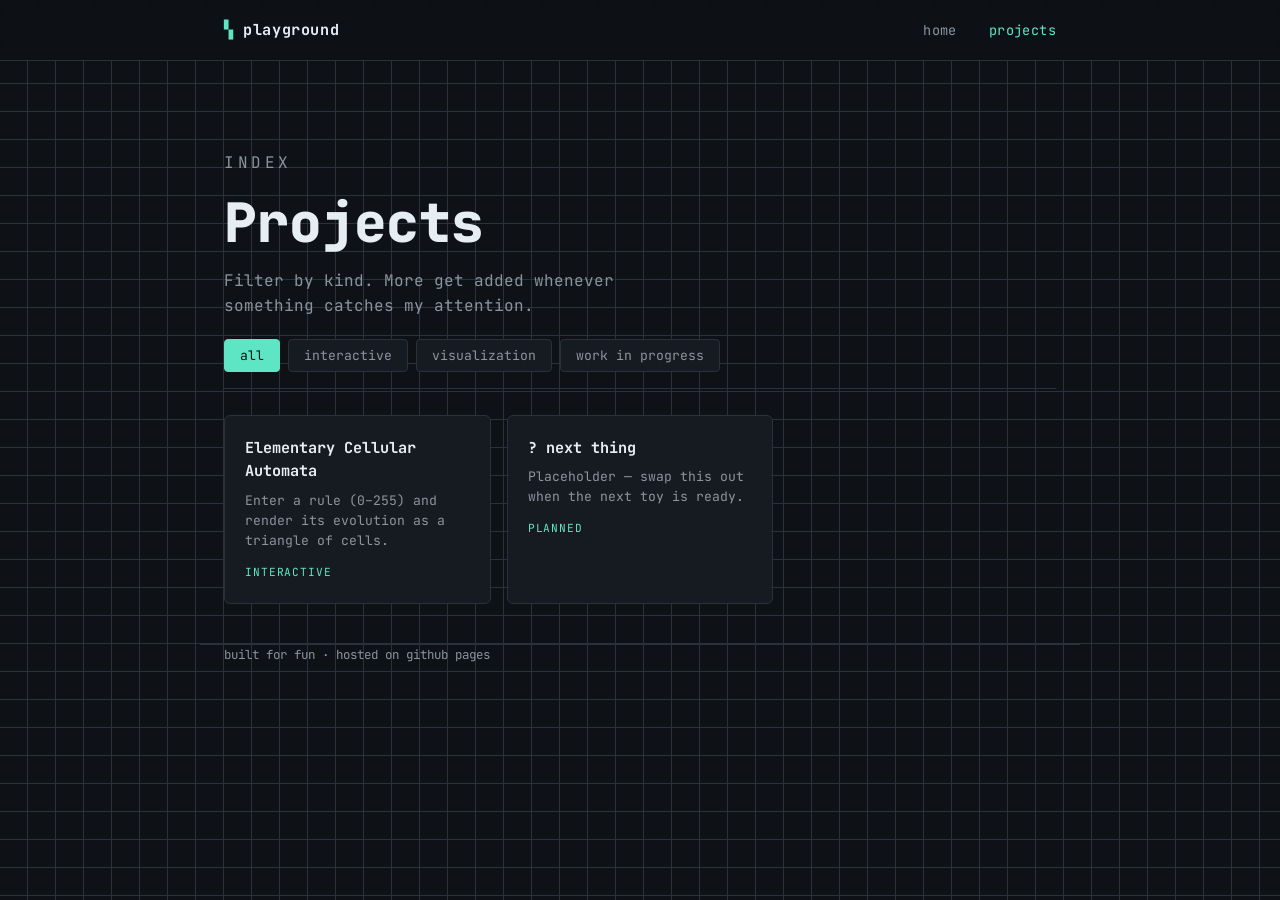
==== projects.html @ 519e6f73 "add folder structure and automata project in javascript" ====
<!DOCTYPE html>
<html lang="en">
<head>
<meta charset="UTF-8">
<meta name="viewport" content="width=device-width, initial-scale=1">
<title>projects · playground</title>
<link rel="preconnect" href="https://fonts.googleapis.com">
<link href="https://fonts.googleapis.com/css2?family=JetBrains+Mono:wght@400;700;800&display=swap" rel="stylesheet">
<link rel="stylesheet" href="css/style.css">
</head>
<body>
<header>
  <div class="wrap bar">
    <a href="index.html" class="brand">playground</a>
    <nav>
      <a href="index.html">home</a>
      <a href="projects.html" aria-current="page">projects</a>
    </nav>
  </div>
</header>

<main class="wrap">
  <section class="hero" style="padding-bottom:20px">
    <p class="eyebrow">index</p>
    <h1>Projects</h1>
    <p>Filter by kind. More get added whenever something catches my attention.</p>
  </section>

  <section style="padding-top:0">
    <div class="tabs" role="tablist">
      <button class="tab active" data-filter="all">all</button>
      <button class="tab" data-filter="interactive">interactive</button>
      <button class="tab" data-filter="viz">visualization</button>
      <button class="tab" data-filter="wip">work in progress</button>
    </div>

    <div class="grid" id="cards">
      <a class="card" href="projects/automata.html" data-kind="interactive viz">
        <h3>Elementary Cellular Automata</h3>
        <p>Enter a rule (0–255) and render its evolution as a triangle of cells.</p>
        <span class="tag">interactive</span>
      </a>
      <!-- duplicate this block for each new project:
      <a class="card" href="projects/NAME.html" data-kind="viz">
        <h3>Title</h3><p>One line.</p><span class="tag">visualization</span>
      </a>
      -->
      <div class="card" data-kind="wip" style="cursor:default">
        <h3>? next thing</h3>
        <p>Placeholder — swap this out when the next toy is ready.</p>
        <span class="tag">planned</span>
      </div>
    </div>
  </section>
</main>

<footer class="wrap">built for fun · hosted on github pages</footer>

<script>
  const tabs = document.querySelectorAll('.tab');
  const cards = document.querySelectorAll('#cards .card');
  tabs.forEach(t => t.addEventListener('click', () => {
    tabs.forEach(x => x.classList.remove('active'));
    t.classList.add('active');
    const f = t.dataset.filter;
    cards.forEach(c => {
      c.hidden = !(f === 'all' || (c.dataset.kind || '').split(' ').includes(f));
    });
  }));
</script>
</body>
</html>
---- css/style.css ----
/* ── tokens ─────────────────────────────────────────── */
:root {
  --bg:        #0e1116;
  --bg-cell:   #161b22;
  --ink:       #e6edf3;
  --ink-dim:   #8b949e;
  --line:      #2a313c;
  --live:      #5ee6c4;   /* live cell / accent */
  --live-glow: #5ee6c433;
  --warn:      #f0883e;
  --mono: "JetBrains Mono", "SF Mono", ui-monospace, "Cascadia Code", Menlo, Consolas, monospace;
}

* { box-sizing: border-box; margin: 0; padding: 0; }

html { scroll-behavior: smooth; }

body {
  background: var(--bg);
  color: var(--ink);
  font-family: var(--mono);
  line-height: 1.55;
  min-height: 100vh;
  /* faint cell grid in the backdrop */
  background-image:
    linear-gradient(var(--line) 1px, transparent 1px),
    linear-gradient(90deg, var(--line) 1px, transparent 1px);
  background-size: 28px 28px;
  background-position: -1px -1px;
}

.wrap { max-width: 880px; margin: 0 auto; padding: 0 24px; }

/* ── header / nav ───────────────────────────────────── */
header {
  border-bottom: 1px solid var(--line);
  background: rgba(14,17,22,.85);
  backdrop-filter: blur(6px);
  position: sticky; top: 0; z-index: 10;
}
.bar {
  display: flex; align-items: center; justify-content: space-between;
  height: 60px;
}
.brand {
  font-weight: 700; letter-spacing: .04em; color: var(--ink);
  text-decoration: none; font-size: .95rem;
}
.brand::before { content: "▚ "; color: var(--live); }
nav a {
  color: var(--ink-dim); text-decoration: none; margin-left: 22px;
  font-size: .85rem; letter-spacing: .03em; transition: color .15s;
}
nav a:hover, nav a[aria-current="page"] { color: var(--live); }

/* ── hero ───────────────────────────────────────────── */
.hero { padding: 72px 0 40px; }
.eyebrow {
  color: var(--ink-dim); font-size: .75rem; letter-spacing: .22em;
  text-transform: uppercase; margin-bottom: 18px;
}
.hero h1 {
  font-size: clamp(2rem, 6vw, 3.4rem); line-height: 1.05;
  font-weight: 800; letter-spacing: -.01em;
}
.hero h1 .live { color: var(--live); }
.hero p {
  color: var(--ink-dim); max-width: 46ch; margin-top: 18px; font-size: 1rem;
}

/* ── generic sections ───────────────────────────────── */
section { padding: 40px 0; }
h2 {
  font-size: 1.1rem; letter-spacing: .04em; margin-bottom: 20px;
  display: flex; align-items: baseline; gap: 12px;
}
h2::before {
  content: attr(data-n); color: var(--live); font-size: .8rem;
  border: 1px solid var(--line); padding: 2px 7px; border-radius: 3px;
}

/* ── project cards / tabs ───────────────────────────── */
.tabs {
  display: flex; gap: 8px; flex-wrap: wrap; margin-bottom: 26px;
  border-bottom: 1px solid var(--line); padding-bottom: 16px;
}
.tab {
  background: var(--bg-cell); border: 1px solid var(--line);
  color: var(--ink-dim); padding: 7px 15px; border-radius: 4px;
  font-family: var(--mono); font-size: .82rem; cursor: pointer;
  text-decoration: none; transition: all .15s;
}
.tab:hover { color: var(--ink); border-color: var(--live); }
.tab.active { color: var(--bg); background: var(--live); border-color: var(--live); }

.grid {
  display: grid; grid-template-columns: repeat(auto-fill, minmax(240px, 1fr));
  gap: 16px;
}
.card {
  background: var(--bg-cell); border: 1px solid var(--line);
  border-radius: 6px; padding: 20px; text-decoration: none; color: inherit;
  display: block; transition: border-color .15s, transform .15s;
}
.card:hover { border-color: var(--live); transform: translateY(-2px); }
.card h3 { font-size: .95rem; margin-bottom: 8px; }
.card p  { color: var(--ink-dim); font-size: .82rem; }
.card .tag {
  display: inline-block; margin-top: 12px; font-size: .7rem;
  color: var(--live); letter-spacing: .08em; text-transform: uppercase;
}
.card[hidden] { display: none; }

/* ── automata controls ──────────────────────────────── */
.controls {
  display: flex; gap: 18px; align-items: flex-end; flex-wrap: wrap;
  background: var(--bg-cell); border: 1px solid var(--line);
  border-radius: 6px; padding: 20px; margin-bottom: 24px;
}
.field { display: flex; flex-direction: column; gap: 6px; }
.field label {
  font-size: .72rem; letter-spacing: .1em; text-transform: uppercase;
  color: var(--ink-dim);
}
.field input[type=number] {
  background: var(--bg); border: 1px solid var(--line); color: var(--ink);
  font-family: var(--mono); font-size: 1.1rem; padding: 8px 12px;
  border-radius: 4px; width: 120px;
}
.field input:focus { outline: 2px solid var(--live); outline-offset: 1px; }
button.go {
  background: var(--live); color: var(--bg); border: none;
  font-family: var(--mono); font-weight: 700; font-size: .85rem;
  padding: 10px 20px; border-radius: 4px; cursor: pointer;
  letter-spacing: .04em;
}
button.go:hover { filter: brightness(1.08); }
.rulebits {
  display: flex; gap: 4px; align-items: flex-end;
}
.bit {
  font-size: .68rem; text-align: center; color: var(--ink-dim);
}
.bit b {
  display: block; width: 22px; height: 22px; line-height: 22px;
  border: 1px solid var(--line); border-radius: 3px; margin-bottom: 3px;
  color: var(--ink); font-weight: 700;
}
.bit b.on { background: var(--live); color: var(--bg); border-color: var(--live); }

canvas {
  width: 100%; height: auto; border: 1px solid var(--line);
  border-radius: 6px; background: #000; display: block; image-rendering: pixelated;
}
.readout { color: var(--ink-dim); font-size: .8rem; margin-top: 10px; }
.readout b { color: var(--live); }
.presets { margin-top: 14px; }
.presets span { color: var(--ink-dim); font-size: .78rem; margin-right: 8px; }
.presets a {
  color: var(--live); text-decoration: none; font-size: .78rem;
  border: 1px solid var(--line); padding: 2px 8px; border-radius: 3px;
  margin-right: 6px; display: inline-block; margin-bottom: 4px;
}
.presets a:hover { border-color: var(--live); }

/* ── footer ─────────────────────────────────────────── */
footer {
  border-top: 1px solid var(--line); margin-top: 40px; padding: 28px 0;
  color: var(--ink-dim); font-size: .78rem;
}

@media (prefers-reduced-motion: reduce) {
  html { scroll-behavior: auto; }
  .card { transition: none; }
}
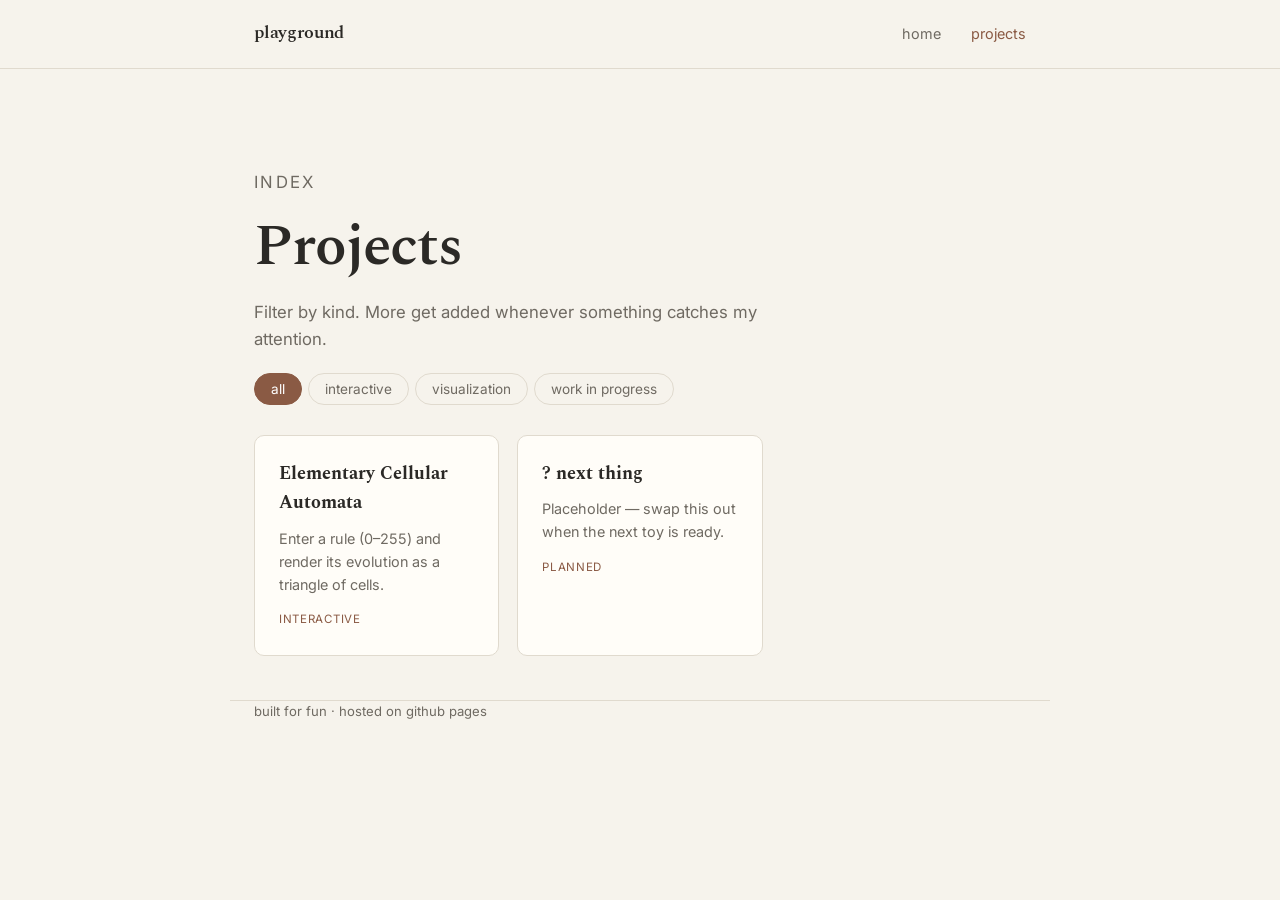
==== commit fa61c014: "switch theme" ====
--- a/projects.html
+++ b/projects.html
@@ -5,7 +5,7 @@
 <meta name="viewport" content="width=device-width, initial-scale=1">
 <title>projects · playground</title>
 <link rel="preconnect" href="https://fonts.googleapis.com">
-<link href="https://fonts.googleapis.com/css2?family=JetBrains+Mono:wght@400;700;800&display=swap" rel="stylesheet">
+<link href="https://fonts.googleapis.com/css2?family=Spectral:ital,wght@0,400;0,600;1,600&family=Inter:wght@400;500;600&display=swap" rel="stylesheet">
 <link rel="stylesheet" href="css/style.css">
 </head>
 <body>
--- a/css/style.css
+++ b/css/style.css
@@ -1,172 +1,159 @@
-/* ── tokens ─────────────────────────────────────────── */
+/* ── Paper theme ────────────────────────────────────── */
 :root {
-  --bg:        #0e1116;
-  --bg-cell:   #161b22;
-  --ink:       #e6edf3;
-  --ink-dim:   #8b949e;
-  --line:      #2a313c;
-  --live:      #5ee6c4;   /* live cell / accent */
-  --live-glow: #5ee6c433;
-  --warn:      #f0883e;
-  --mono: "JetBrains Mono", "SF Mono", ui-monospace, "Cascadia Code", Menlo, Consolas, monospace;
+  --bg:      #f6f3ec;   /* warm off-white */
+  --surface: #fffdf8;   /* card / raised */
+  --ink:     #2b2926;   /* near-black, warm */
+  --ink-dim: #6f6a62;   /* muted */
+  --line:    #e0dace;   /* hairline */
+  --accent:  #8a5a44;   /* clay */
+  --accent-soft: #8a5a4418;
+  --serif: "Spectral", Georgia, "Times New Roman", serif;
+  --sans:  "Inter", system-ui, -apple-system, Helvetica, Arial, sans-serif;
 }
 
 * { box-sizing: border-box; margin: 0; padding: 0; }
-
 html { scroll-behavior: smooth; }
 
 body {
   background: var(--bg);
   color: var(--ink);
-  font-family: var(--mono);
-  line-height: 1.55;
+  font-family: var(--sans);
+  line-height: 1.6;
   min-height: 100vh;
-  /* faint cell grid in the backdrop */
-  background-image:
-    linear-gradient(var(--line) 1px, transparent 1px),
-    linear-gradient(90deg, var(--line) 1px, transparent 1px);
-  background-size: 28px 28px;
-  background-position: -1px -1px;
+  font-size: 16px;
 }
 
-.wrap { max-width: 880px; margin: 0 auto; padding: 0 24px; }
+.wrap { max-width: 820px; margin: 0 auto; padding: 0 24px; }
 
 /* ── header / nav ───────────────────────────────────── */
-header {
-  border-bottom: 1px solid var(--line);
-  background: rgba(14,17,22,.85);
-  backdrop-filter: blur(6px);
-  position: sticky; top: 0; z-index: 10;
-}
+header { border-bottom: 1px solid var(--line); background: var(--bg); }
 .bar {
   display: flex; align-items: center; justify-content: space-between;
-  height: 60px;
+  height: 68px;
 }
 .brand {
-  font-weight: 700; letter-spacing: .04em; color: var(--ink);
-  text-decoration: none; font-size: .95rem;
+  font-family: var(--serif); font-weight: 600; font-size: 1.15rem;
+  color: var(--ink); text-decoration: none; letter-spacing: -.01em;
 }
-.brand::before { content: "▚ "; color: var(--live); }
 nav a {
-  color: var(--ink-dim); text-decoration: none; margin-left: 22px;
-  font-size: .85rem; letter-spacing: .03em; transition: color .15s;
+  color: var(--ink-dim); text-decoration: none; margin-left: 26px;
+  font-size: .9rem; transition: color .15s;
 }
-nav a:hover, nav a[aria-current="page"] { color: var(--live); }
+nav a:hover, nav a[aria-current="page"] { color: var(--accent); }
 
 /* ── hero ───────────────────────────────────────────── */
-.hero { padding: 72px 0 40px; }
+.hero { padding: 80px 0 44px; }
 .eyebrow {
-  color: var(--ink-dim); font-size: .75rem; letter-spacing: .22em;
-  text-transform: uppercase; margin-bottom: 18px;
+  color: var(--accent); font-size: .78rem; letter-spacing: .14em;
+  text-transform: uppercase; margin-bottom: 20px;
 }
 .hero h1 {
-  font-size: clamp(2rem, 6vw, 3.4rem); line-height: 1.05;
-  font-weight: 800; letter-spacing: -.01em;
+  font-family: var(--serif); font-weight: 600;
+  font-size: clamp(2.2rem, 6vw, 3.6rem); line-height: 1.1;
+  letter-spacing: -.02em;
 }
-.hero h1 .live { color: var(--live); }
+.hero h1 .live { color: var(--accent); font-style: italic; }
 .hero p {
-  color: var(--ink-dim); max-width: 46ch; margin-top: 18px; font-size: 1rem;
+  color: var(--ink-dim); max-width: 52ch; margin-top: 20px;
+  font-size: 1.05rem;
 }
 
-/* ── generic sections ───────────────────────────────── */
-section { padding: 40px 0; }
+/* ── sections ───────────────────────────────────────── */
+section { padding: 44px 0; }
 h2 {
-  font-size: 1.1rem; letter-spacing: .04em; margin-bottom: 20px;
-  display: flex; align-items: baseline; gap: 12px;
+  font-family: var(--serif); font-weight: 600; font-size: 1.5rem;
+  margin-bottom: 24px; letter-spacing: -.01em;
 }
-h2::before {
-  content: attr(data-n); color: var(--live); font-size: .8rem;
-  border: 1px solid var(--line); padding: 2px 7px; border-radius: 3px;
-}
+h2::before { content: none; }
 
-/* ── project cards / tabs ───────────────────────────── */
+/* ── cards / tabs ───────────────────────────────────── */
 .tabs {
-  display: flex; gap: 8px; flex-wrap: wrap; margin-bottom: 26px;
-  border-bottom: 1px solid var(--line); padding-bottom: 16px;
+  display: flex; gap: 6px; flex-wrap: wrap; margin-bottom: 30px;
 }
 .tab {
-  background: var(--bg-cell); border: 1px solid var(--line);
-  color: var(--ink-dim); padding: 7px 15px; border-radius: 4px;
-  font-family: var(--mono); font-size: .82rem; cursor: pointer;
-  text-decoration: none; transition: all .15s;
+  background: transparent; border: 1px solid var(--line);
+  color: var(--ink-dim); padding: 7px 16px; border-radius: 100px;
+  font-family: var(--sans); font-size: .85rem; cursor: pointer;
+  transition: all .15s; text-decoration: none;
 }
-.tab:hover { color: var(--ink); border-color: var(--live); }
-.tab.active { color: var(--bg); background: var(--live); border-color: var(--live); }
+.tab:hover { border-color: var(--accent); color: var(--ink); }
+.tab.active {
+  background: var(--accent); border-color: var(--accent); color: #fff;
+}
 
 .grid {
   display: grid; grid-template-columns: repeat(auto-fill, minmax(240px, 1fr));
-  gap: 16px;
+  gap: 18px;
 }
 .card {
-  background: var(--bg-cell); border: 1px solid var(--line);
-  border-radius: 6px; padding: 20px; text-decoration: none; color: inherit;
-  display: block; transition: border-color .15s, transform .15s;
+  background: var(--surface); border: 1px solid var(--line);
+  border-radius: 10px; padding: 24px; text-decoration: none;
+  color: inherit; display: block; transition: border-color .15s, box-shadow .15s;
 }
-.card:hover { border-color: var(--live); transform: translateY(-2px); }
-.card h3 { font-size: .95rem; margin-bottom: 8px; }
-.card p  { color: var(--ink-dim); font-size: .82rem; }
+.card:hover {
+  border-color: var(--accent);
+  box-shadow: 0 6px 20px rgba(43,41,38,.06);
+}
+.card h3 { font-family: var(--serif); font-size: 1.15rem; margin-bottom: 8px; }
+.card p  { color: var(--ink-dim); font-size: .9rem; }
 .card .tag {
-  display: inline-block; margin-top: 12px; font-size: .7rem;
-  color: var(--live); letter-spacing: .08em; text-transform: uppercase;
+  display: inline-block; margin-top: 14px; font-size: .72rem;
+  color: var(--accent); letter-spacing: .06em; text-transform: uppercase;
 }
 .card[hidden] { display: none; }
 
 /* ── automata controls ──────────────────────────────── */
 .controls {
-  display: flex; gap: 18px; align-items: flex-end; flex-wrap: wrap;
-  background: var(--bg-cell); border: 1px solid var(--line);
-  border-radius: 6px; padding: 20px; margin-bottom: 24px;
+  display: flex; gap: 20px; align-items: flex-end; flex-wrap: wrap;
+  background: var(--surface); border: 1px solid var(--line);
+  border-radius: 10px; padding: 22px; margin-bottom: 26px;
 }
-.field { display: flex; flex-direction: column; gap: 6px; }
+.field { display: flex; flex-direction: column; gap: 7px; }
 .field label {
-  font-size: .72rem; letter-spacing: .1em; text-transform: uppercase;
+  font-size: .74rem; letter-spacing: .08em; text-transform: uppercase;
   color: var(--ink-dim);
 }
 .field input[type=number] {
   background: var(--bg); border: 1px solid var(--line); color: var(--ink);
-  font-family: var(--mono); font-size: 1.1rem; padding: 8px 12px;
-  border-radius: 4px; width: 120px;
+  font-family: var(--serif); font-size: 1.2rem; padding: 9px 13px;
+  border-radius: 6px; width: 120px;
 }
-.field input:focus { outline: 2px solid var(--live); outline-offset: 1px; }
+.field input:focus { outline: 2px solid var(--accent); outline-offset: 1px; }
 button.go {
-  background: var(--live); color: var(--bg); border: none;
-  font-family: var(--mono); font-weight: 700; font-size: .85rem;
-  padding: 10px 20px; border-radius: 4px; cursor: pointer;
-  letter-spacing: .04em;
+  background: var(--accent); color: #fff; border: none;
+  font-family: var(--sans); font-weight: 600; font-size: .9rem;
+  padding: 11px 22px; border-radius: 6px; cursor: pointer;
 }
-button.go:hover { filter: brightness(1.08); }
-.rulebits {
-  display: flex; gap: 4px; align-items: flex-end;
+button.go:hover { filter: brightness(1.06); }
+.rulebits { display: flex; gap: 5px; align-items: flex-end; }
+.bit { font-size: .68rem; text-align: center; color: var(--ink-dim); }
+.bit b {
+  display: block; width: 24px; height: 24px; line-height: 24px;
+  border: 1px solid var(--line); border-radius: 4px; margin-bottom: 4px;
+  color: var(--ink); font-weight: 600; background: var(--bg);
 }
-.bit {
-  font-size: .68rem; text-align: center; color: var(--ink-dim);
-}
-.bit b {
-  display: block; width: 22px; height: 22px; line-height: 22px;
-  border: 1px solid var(--line); border-radius: 3px; margin-bottom: 3px;
-  color: var(--ink); font-weight: 700;
-}
-.bit b.on { background: var(--live); color: var(--bg); border-color: var(--live); }
+.bit b.on { background: var(--accent); color: #fff; border-color: var(--accent); }
 
 canvas {
   width: 100%; height: auto; border: 1px solid var(--line);
-  border-radius: 6px; background: #000; display: block; image-rendering: pixelated;
+  border-radius: 10px; background: var(--surface); display: block;
+  image-rendering: pixelated;
 }
-.readout { color: var(--ink-dim); font-size: .8rem; margin-top: 10px; }
-.readout b { color: var(--live); }
-.presets { margin-top: 14px; }
-.presets span { color: var(--ink-dim); font-size: .78rem; margin-right: 8px; }
+.readout { color: var(--ink-dim); font-size: .85rem; margin-top: 12px; }
+.readout b { color: var(--accent); font-weight: 600; }
+.presets { margin-top: 16px; }
+.presets span { color: var(--ink-dim); font-size: .82rem; margin-right: 10px; }
 .presets a {
-  color: var(--live); text-decoration: none; font-size: .78rem;
-  border: 1px solid var(--line); padding: 2px 8px; border-radius: 3px;
-  margin-right: 6px; display: inline-block; margin-bottom: 4px;
+  color: var(--accent); text-decoration: none; font-size: .82rem;
+  border: 1px solid var(--line); padding: 3px 10px; border-radius: 100px;
+  margin-right: 6px; display: inline-block; margin-bottom: 5px;
 }
-.presets a:hover { border-color: var(--live); }
+.presets a:hover { border-color: var(--accent); background: var(--accent-soft); }
 
 /* ── footer ─────────────────────────────────────────── */
 footer {
-  border-top: 1px solid var(--line); margin-top: 40px; padding: 28px 0;
-  color: var(--ink-dim); font-size: .78rem;
+  border-top: 1px solid var(--line); margin-top: 44px; padding: 30px 0;
+  color: var(--ink-dim); font-size: .82rem;
 }
 
 @media (prefers-reduced-motion: reduce) {
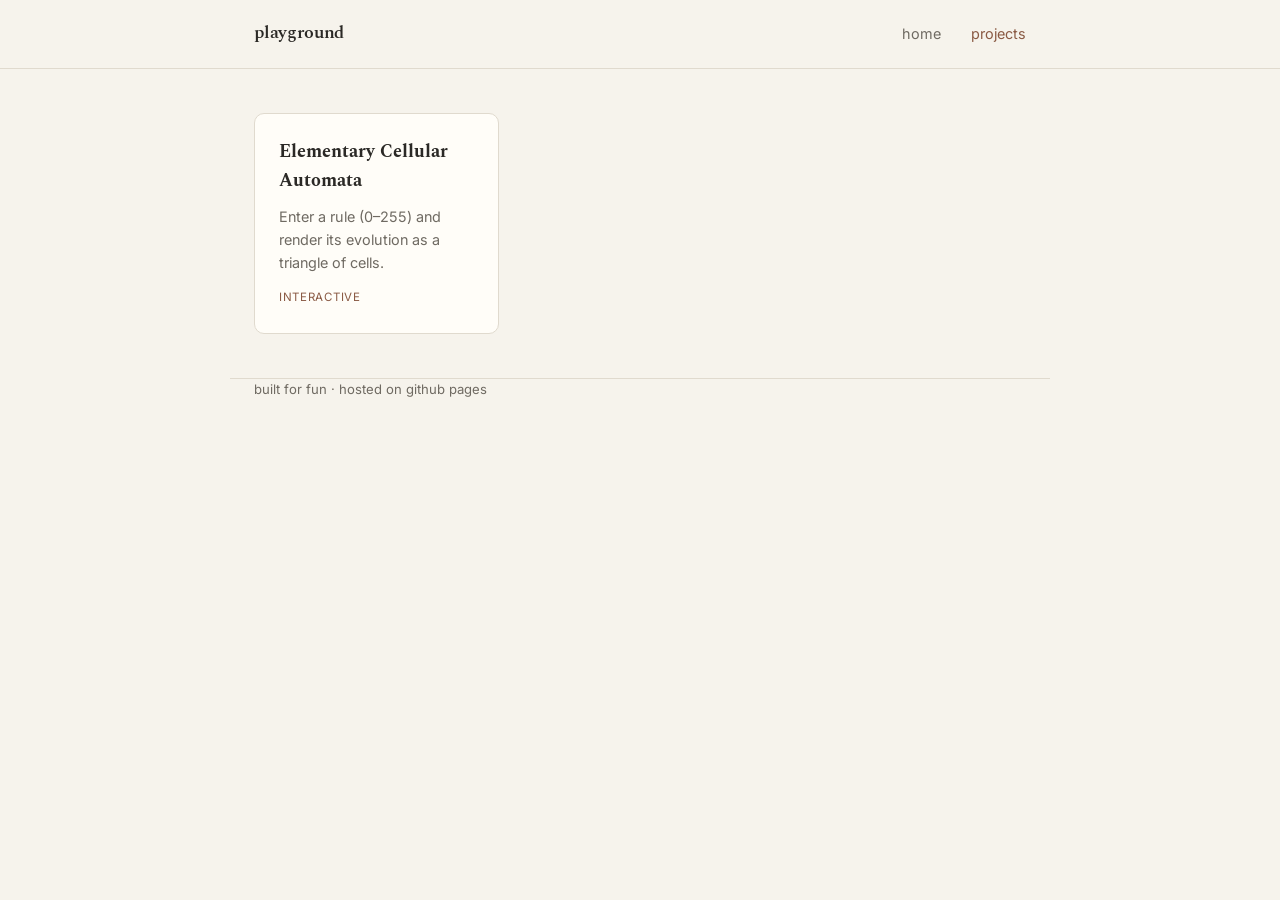
==== commit 4c9ad44c: "simplify" ====
--- a/projects.html
+++ b/projects.html
@@ -20,53 +20,17 @@
 </header>
 
 <main class="wrap">
-  <section class="hero" style="padding-bottom:20px">
-    <p class="eyebrow">index</p>
-    <h1>Projects</h1>
-    <p>Filter by kind. More get added whenever something catches my attention.</p>
-  </section>
-
-  <section style="padding-top:0">
-    <div class="tabs" role="tablist">
-      <button class="tab active" data-filter="all">all</button>
-      <button class="tab" data-filter="interactive">interactive</button>
-      <button class="tab" data-filter="viz">visualization</button>
-      <button class="tab" data-filter="wip">work in progress</button>
-    </div>
-
+  <section>
     <div class="grid" id="cards">
-      <a class="card" href="projects/automata.html" data-kind="interactive viz">
+      <a class="card" href="projects/automata.html">
         <h3>Elementary Cellular Automata</h3>
         <p>Enter a rule (0–255) and render its evolution as a triangle of cells.</p>
         <span class="tag">interactive</span>
       </a>
-      <!-- duplicate this block for each new project:
-      <a class="card" href="projects/NAME.html" data-kind="viz">
-        <h3>Title</h3><p>One line.</p><span class="tag">visualization</span>
-      </a>
-      -->
-      <div class="card" data-kind="wip" style="cursor:default">
-        <h3>? next thing</h3>
-        <p>Placeholder — swap this out when the next toy is ready.</p>
-        <span class="tag">planned</span>
-      </div>
     </div>
   </section>
 </main>
 
 <footer class="wrap">built for fun · hosted on github pages</footer>
-
-<script>
-  const tabs = document.querySelectorAll('.tab');
-  const cards = document.querySelectorAll('#cards .card');
-  tabs.forEach(t => t.addEventListener('click', () => {
-    tabs.forEach(x => x.classList.remove('active'));
-    t.classList.add('active');
-    const f = t.dataset.filter;
-    cards.forEach(c => {
-      c.hidden = !(f === 'all' || (c.dataset.kind || '').split(' ').includes(f));
-    });
-  }));
-</script>
 </body>
 </html>
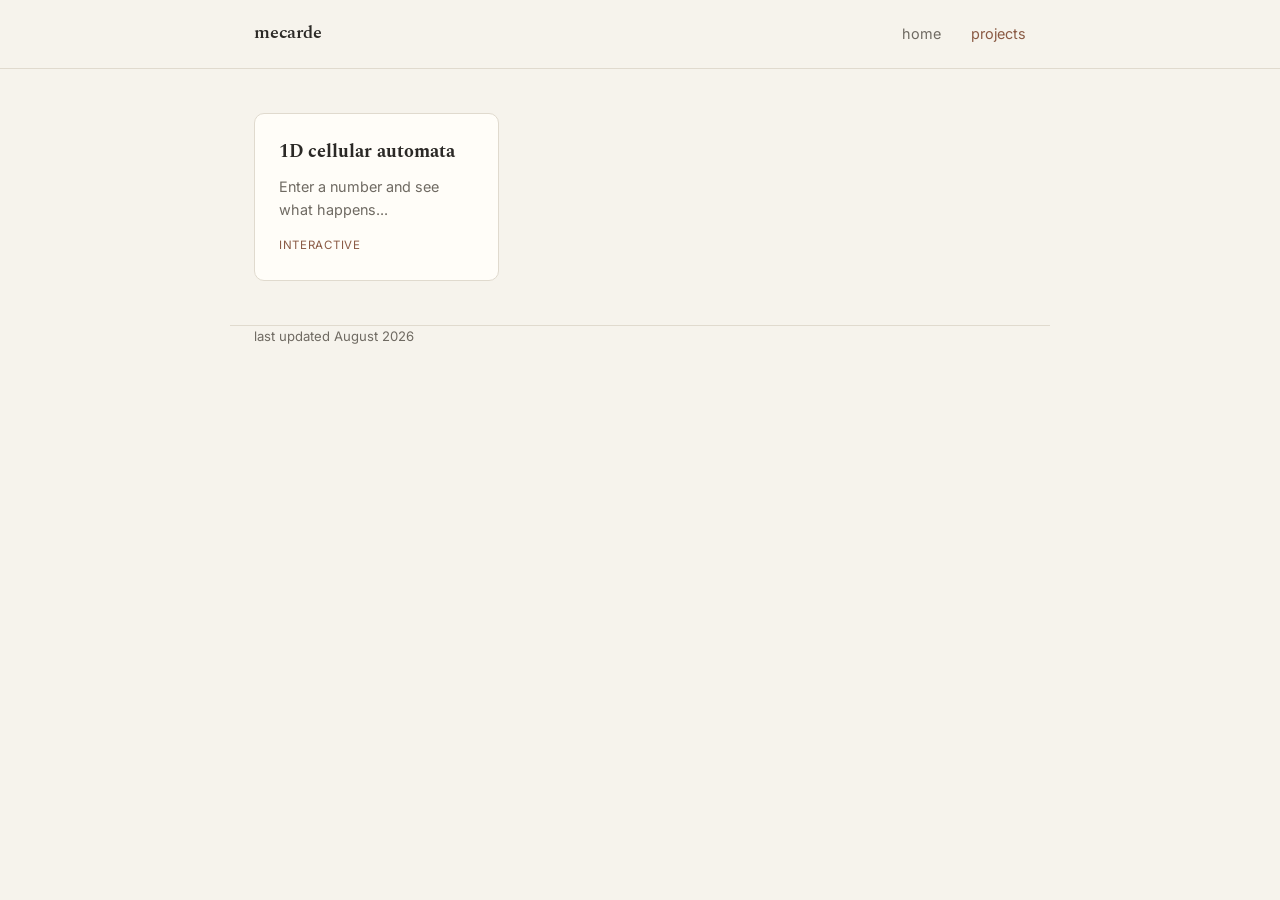
==== commit 4e90f83e: "update projects" ====
--- a/projects.html
+++ b/projects.html
@@ -3,7 +3,7 @@
 <head>
 <meta charset="UTF-8">
 <meta name="viewport" content="width=device-width, initial-scale=1">
-<title>projects · playground</title>
+<title>projects · mecarde</title>
 <link rel="preconnect" href="https://fonts.googleapis.com">
 <link href="https://fonts.googleapis.com/css2?family=Spectral:ital,wght@0,400;0,600;1,600&family=Inter:wght@400;500;600&display=swap" rel="stylesheet">
 <link rel="stylesheet" href="css/style.css">
@@ -11,7 +11,7 @@
 <body>
 <header>
   <div class="wrap bar">
-    <a href="index.html" class="brand">playground</a>
+    <a href="index.html" class="brand">mecarde</a>
     <nav>
       <a href="index.html">home</a>
       <a href="projects.html" aria-current="page">projects</a>
@@ -23,14 +23,14 @@
   <section>
     <div class="grid" id="cards">
       <a class="card" href="projects/automata.html">
-        <h3>Elementary Cellular Automata</h3>
-        <p>Enter a rule (0–255) and render its evolution as a triangle of cells.</p>
+        <h3> 1D cellular automata</h3>
+        <p>Enter a number and see what happens...</p>
         <span class="tag">interactive</span>
       </a>
     </div>
   </section>
 </main>
 
-<footer class="wrap">built for fun · hosted on github pages</footer>
+<footer class="wrap"> last updated August 2026 </footer>
 </body>
 </html>
--- a/css/style.css
+++ b/css/style.css
@@ -118,7 +118,12 @@
   font-family: var(--serif); font-size: 1.2rem; padding: 9px 13px;
   border-radius: 6px; width: 120px;
 }
-.field input:focus { outline: 2px solid var(--accent); outline-offset: 1px; }
+.field select {
+  background: var(--bg); border: 1px solid var(--line); color: var(--ink);
+  font-family: var(--sans); font-size: .9rem; padding: 9px 13px;
+  border-radius: 6px;
+}
+.field input:focus, .field select:focus { outline: 2px solid var(--accent); outline-offset: 1px; }
 button.go {
   background: var(--accent); color: #fff; border: none;
   font-family: var(--sans); font-weight: 600; font-size: .9rem;
@@ -150,6 +155,25 @@
 }
 .presets a:hover { border-color: var(--accent); background: var(--accent-soft); }
 
+/* ── photo grid ─────────────────────────────────────── */
+.photo-grid {
+  display: grid; grid-template-columns: repeat(4, 1fr); gap: 10px;
+  padding: 24px 0;
+}
+.photo-grid a {
+  display: block; aspect-ratio: 1 / 1; overflow: hidden;
+  border-radius: 8px; border: 1px solid var(--line);
+}
+.photo-grid img {
+  width: 100%; height: 100%; object-fit: cover; display: block;
+  transition: transform .2s;
+}
+.photo-grid a:hover img { transform: scale(1.05); }
+
+@media (max-width: 640px) {
+  .photo-grid { grid-template-columns: repeat(2, 1fr); }
+}
+
 /* ── footer ─────────────────────────────────────────── */
 footer {
   border-top: 1px solid var(--line); margin-top: 44px; padding: 30px 0;
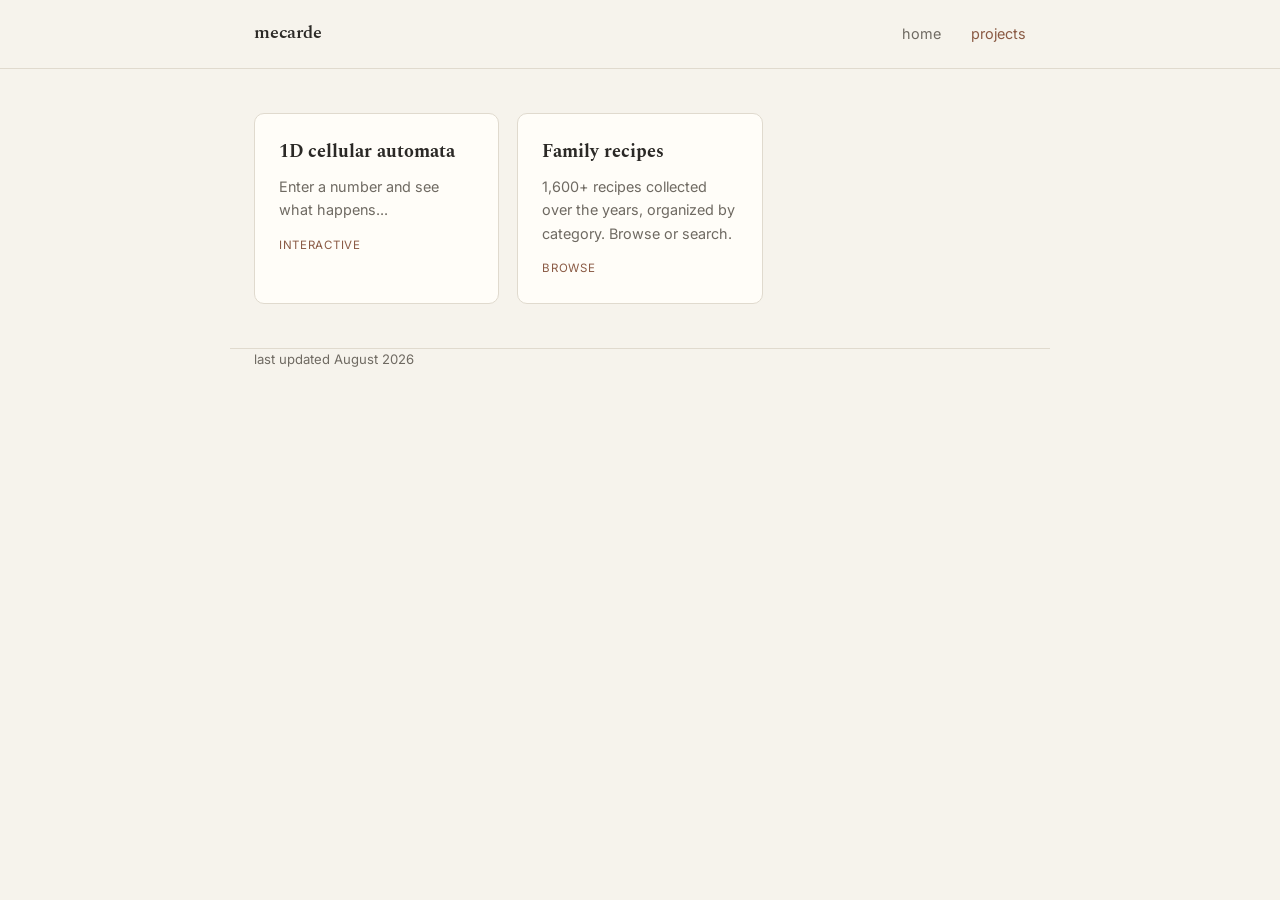
==== commit 0299cd3e: "recipe page" ====
--- a/projects.html
+++ b/projects.html
@@ -27,6 +27,11 @@
         <p>Enter a number and see what happens...</p>
         <span class="tag">interactive</span>
       </a>
+      <a class="card" href="projects/recipes.html">
+        <h3>Family recipes</h3>
+        <p>1,600+ recipes collected over the years, organized by category. Browse or search.</p>
+        <span class="tag">browse</span>
+      </a>
     </div>
   </section>
 </main>
--- a/css/style.css
+++ b/css/style.css
@@ -115,13 +115,13 @@
 }
 .field input[type=number] {
   background: var(--bg); border: 1px solid var(--line); color: var(--ink);
-  font-family: var(--serif); font-size: 1.2rem; padding: 9px 13px;
-  border-radius: 6px; width: 120px;
+  font-family: var(--serif); font-size: 1.2rem; padding: 0 13px;
+  border-radius: 6px; width: 120px; height: 42px;
 }
 .field select {
-  background: var(--bg); border: 1px solid var(--line); color: var(--ink);
-  font-family: var(--sans); font-size: .9rem; padding: 9px 13px;
-  border-radius: 6px;
+  background: var(--accent); border: 1px solid var(--accent); color: #fff;
+  font-family: var(--sans); font-weight: 600; font-size: .9rem; padding: 0 13px;
+  border-radius: 6px; height: 42px; cursor: pointer;
 }
 .field input:focus, .field select:focus { outline: 2px solid var(--accent); outline-offset: 1px; }
 button.go {
@@ -155,6 +155,17 @@
 }
 .presets a:hover { border-color: var(--accent); background: var(--accent-soft); }
 
+/* ── nature specimens ──────────────────────────────── */
+.specimens { display: flex; gap: 24px; flex-wrap: wrap; margin-top: 24px; }
+.specimens figure { flex: 1 1 240px; max-width: 320px; }
+.specimens img {
+  width: 100%; height: auto; display: block;
+  border: 1px solid var(--line); border-radius: 8px;
+}
+.specimens figcaption {
+  font-size: .65rem; line-height: 1.4; color: var(--ink-dim); margin-top: 6px;
+}
+
 /* ── photo grid ─────────────────────────────────────── */
 .photo-grid {
   display: grid; grid-template-columns: repeat(4, 1fr); gap: 10px;
@@ -174,6 +185,38 @@
   .photo-grid { grid-template-columns: repeat(2, 1fr); }
 }
 
+/* ── recipe browser ─────────────────────────────────── */
+.recipe-controls {
+  display: flex; gap: 12px; flex-wrap: wrap; margin-bottom: 30px;
+  position: sticky; top: 0; background: var(--bg); padding: 14px 0; z-index: 1;
+}
+.recipe-controls input[type=search], .recipe-controls select {
+  background: var(--surface); border: 1px solid var(--line); color: var(--ink);
+  font-family: var(--sans); font-size: .9rem; padding: 9px 13px; border-radius: 6px;
+}
+.recipe-controls input[type=search] { flex: 1 1 240px; }
+.recipe-count { color: var(--ink-dim); font-size: .82rem; margin-bottom: 20px; }
+.recipe-group { margin-bottom: 36px; }
+.recipe-group h3 {
+  font-family: var(--serif); font-weight: 600; font-size: 1.2rem;
+  border-bottom: 1px solid var(--line); padding-bottom: 8px; margin-bottom: 12px;
+}
+.recipe-group h4 {
+  font-family: var(--sans); font-size: .74rem; letter-spacing: .08em;
+  text-transform: uppercase; color: var(--accent); margin: 18px 0 8px;
+}
+.recipe-items {
+  list-style: none; display: grid;
+  grid-template-columns: repeat(auto-fill, minmax(260px, 1fr)); gap: 2px 20px;
+}
+.recipe-items li { border-bottom: 1px solid var(--line); padding: 7px 0; font-size: .9rem; }
+.recipe-items a { color: var(--ink); text-decoration: none; }
+.recipe-items a:hover { color: var(--accent); }
+.recipe-items .ext {
+  color: var(--ink-dim); font-size: .68rem; margin-left: 6px; text-transform: uppercase;
+}
+.recipe-group[hidden], .recipe-items li[hidden] { display: none; }
+
 /* ── footer ─────────────────────────────────────────── */
 footer {
   border-top: 1px solid var(--line); margin-top: 44px; padding: 30px 0;
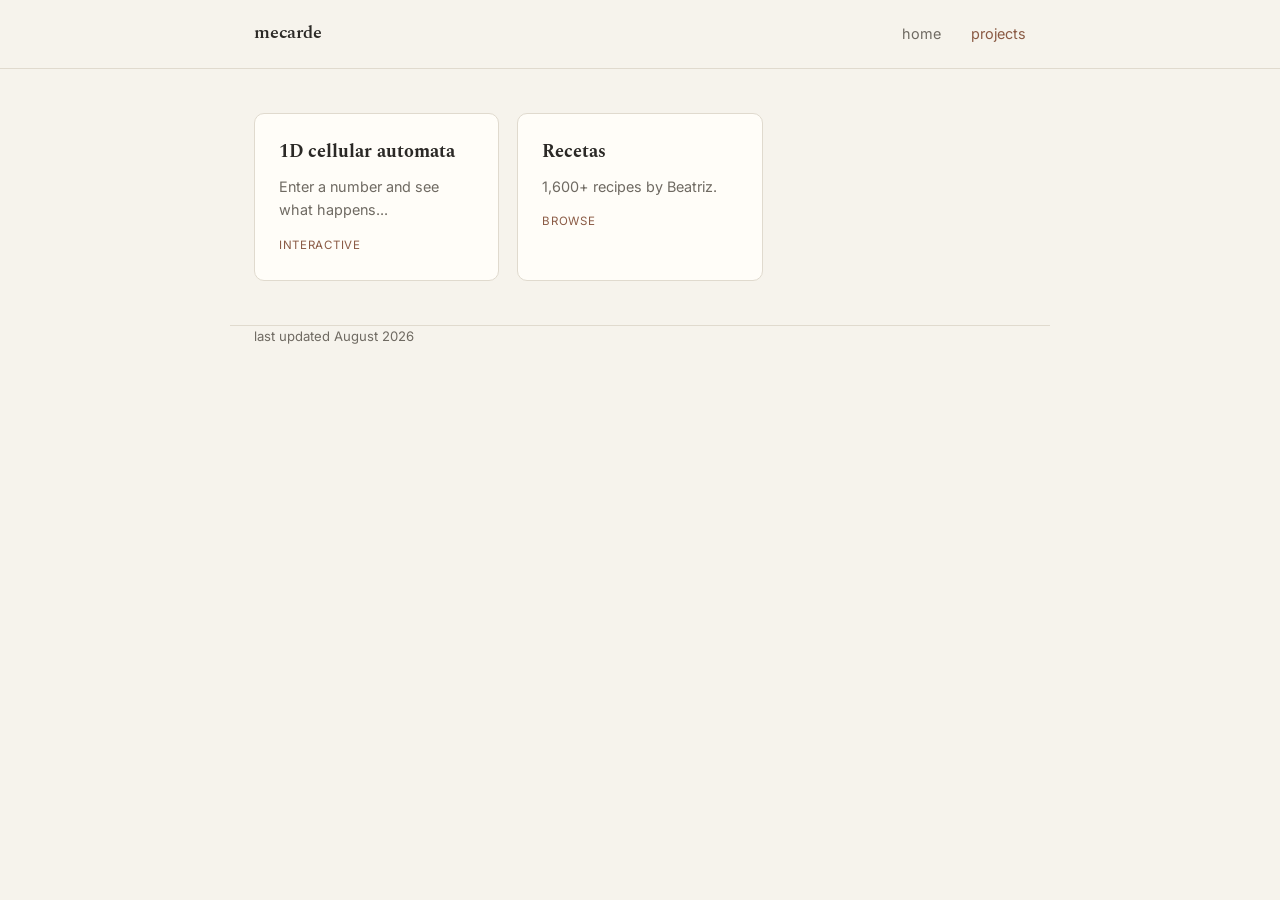
==== commit 9af89a1c: "wording" ====
--- a/projects.html
+++ b/projects.html
@@ -28,8 +28,8 @@
         <span class="tag">interactive</span>
       </a>
       <a class="card" href="projects/recipes.html">
-        <h3>Family recipes</h3>
-        <p>1,600+ recipes collected over the years, organized by category. Browse or search.</p>
+        <h3>Recetas</h3>
+        <p>1,600+ recipes by Beatriz.</p>
         <span class="tag">browse</span>
       </a>
     </div>
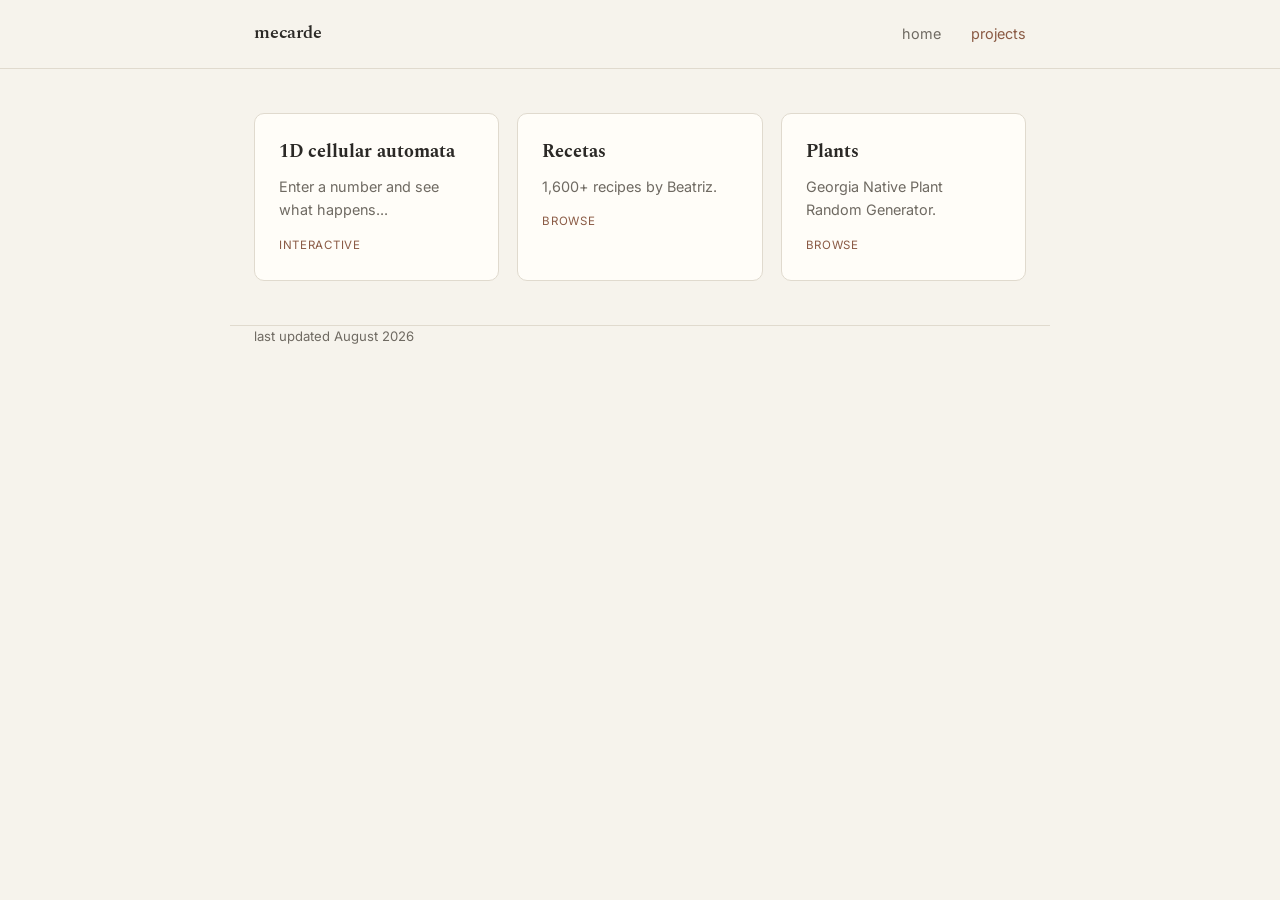
==== commit ee09c7d7: "plants" ====
--- a/projects.html
+++ b/projects.html
@@ -32,6 +32,11 @@
         <p>1,600+ recipes by Beatriz.</p>
         <span class="tag">browse</span>
       </a>
+      <a class="card" href="projects/plants.html">
+        <h3>Plants</h3>
+        <p>Georgia Native Plant Random Generator.</p>
+        <span class="tag">browse</span>
+      </a>
     </div>
   </section>
 </main>
--- a/css/style.css
+++ b/css/style.css
@@ -217,6 +217,25 @@
 }
 .recipe-group[hidden], .recipe-items li[hidden] { display: none; }
 
+/* ── plant generator ────────────────────────────────── */
+.plant-card {
+  margin-top: 26px; background: var(--surface); border: 1px solid var(--line);
+  border-radius: 10px; overflow: hidden; max-width: 480px;
+}
+.plant-card figure { margin: 0; }
+.plant-card img {
+  width: 100%; height: 320px; object-fit: cover; display: block;
+  border-bottom: 1px solid var(--line);
+}
+.plant-card figcaption {
+  font-size: .65rem; color: var(--ink-dim); padding: 8px 22px 0;
+}
+.plant-card figcaption a { color: var(--accent); }
+.plant-body { padding: 18px 22px 22px; }
+.plant-body h3 { font-family: var(--serif); font-size: 1.3rem; margin-bottom: 4px; }
+.plant-sci { font-style: italic; color: var(--accent); font-size: .9rem; margin-bottom: 12px; }
+.plant-desc { color: var(--ink-dim); font-size: .92rem; }
+
 /* ── footer ─────────────────────────────────────────── */
 footer {
   border-top: 1px solid var(--line); margin-top: 44px; padding: 30px 0;
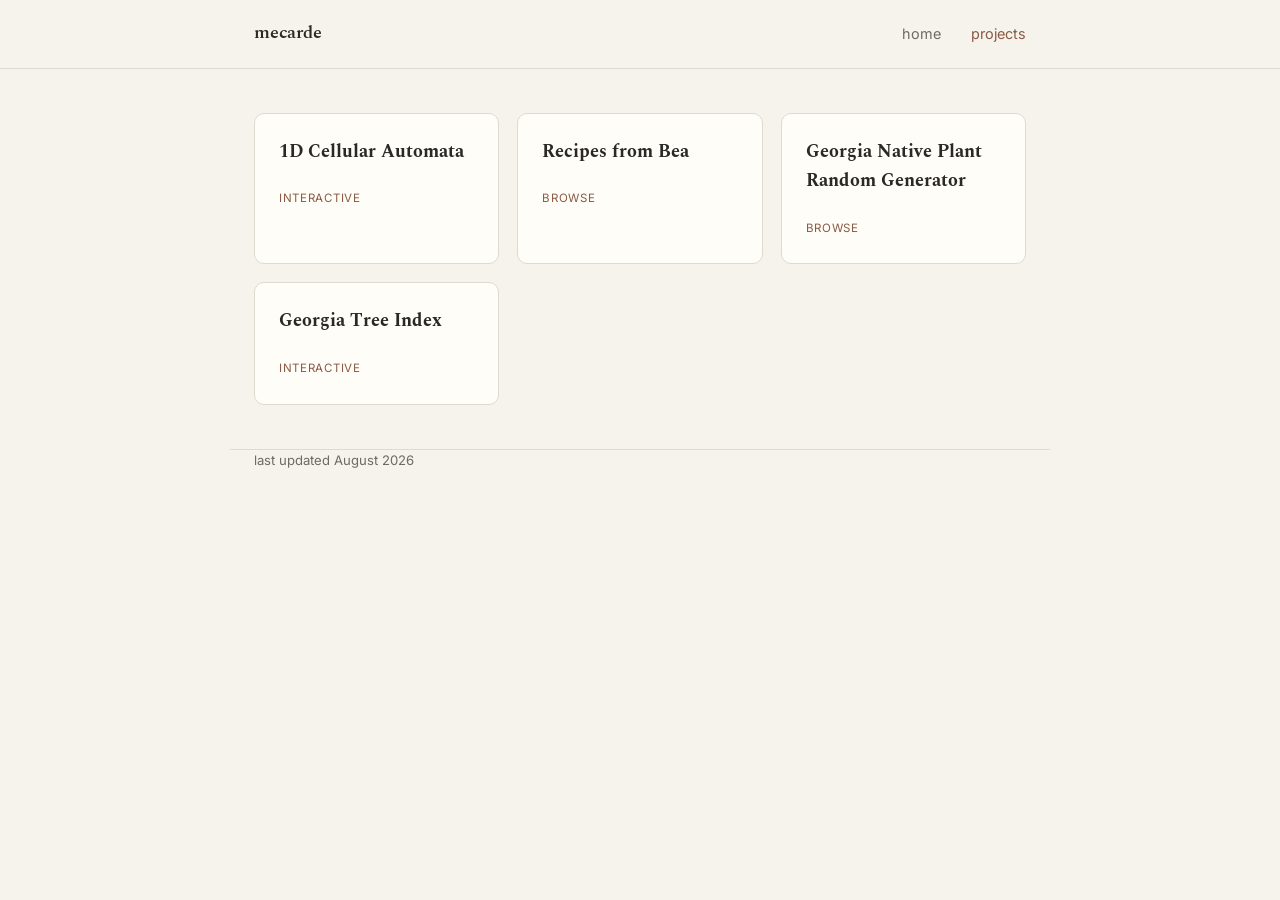
==== commit a43792d8: "Add Tree-dex: Georgia native tree collection game - New projects/trees.html Tree-dex: 103 trees orga" ====
--- a/projects.html
+++ b/projects.html
@@ -23,19 +23,20 @@
   <section>
     <div class="grid" id="cards">
       <a class="card" href="projects/automata.html">
-        <h3> 1D cellular automata</h3>
-        <p>Enter a number and see what happens...</p>
+        <h3> 1D Cellular Automata</h3>
         <span class="tag">interactive</span>
       </a>
       <a class="card" href="projects/recipes.html">
-        <h3>Recetas</h3>
-        <p>1,600+ recipes by Beatriz.</p>
+        <h3>Recipes from Bea</h3>
         <span class="tag">browse</span>
       </a>
       <a class="card" href="projects/plants.html">
-        <h3>Plants</h3>
-        <p>Georgia Native Plant Random Generator.</p>
+        <h3>Georgia Native Plant Random Generator</h3>
         <span class="tag">browse</span>
+      </a>
+      <a class="card" href="projects/trees.html">
+        <h3>Georgia Tree Index</h3>
+        <span class="tag">interactive</span>
       </a>
     </div>
   </section>
--- a/css/style.css
+++ b/css/style.css
@@ -218,13 +218,24 @@
 .recipe-group[hidden], .recipe-items li[hidden] { display: none; }
 
 /* ── plant generator ────────────────────────────────── */
+.plant-layout {
+  display: flex; gap: 32px; align-items: flex-start;
+}
+.plant-left { flex: 0 1 300px; }
+.plant-right { flex: 1 1 380px; min-width: 0; }
+
+.plant-placeholder {
+  color: var(--ink-dim); font-size: .9rem; border: 1px dashed var(--line);
+  border-radius: 10px; padding: 40px 20px; text-align: center;
+}
+
 .plant-card {
-  margin-top: 26px; background: var(--surface); border: 1px solid var(--line);
-  border-radius: 10px; overflow: hidden; max-width: 480px;
+  background: var(--surface); border: 1px solid var(--line);
+  border-radius: 10px; overflow: hidden;
 }
 .plant-card figure { margin: 0; }
 .plant-card img {
-  width: 100%; height: 320px; object-fit: cover; display: block;
+  width: 100%; height: 260px; object-fit: cover; display: block;
   border-bottom: 1px solid var(--line);
 }
 .plant-card figcaption {
@@ -236,6 +247,127 @@
 .plant-sci { font-style: italic; color: var(--accent); font-size: .9rem; margin-bottom: 12px; }
 .plant-desc { color: var(--ink-dim); font-size: .92rem; }
 
+@media (max-width: 640px) {
+  .plant-layout { flex-direction: column; }
+  .plant-left { flex-basis: auto; }
+}
+
+/* ── tree-dex ───────────────────────────────────────── */
+.dex-head { display: flex; align-items: baseline; justify-content: space-between; gap: 12px; flex-wrap: wrap; }
+.dex-counter {
+  font-family: var(--serif); color: var(--accent); font-size: 1rem;
+  border: 1px solid var(--line); border-radius: 100px; padding: 4px 14px; background: var(--surface);
+}
+.tree-count { color: var(--ink-dim); font-size: .9rem; margin: 20px 0; }
+
+/* family groups */
+.dex-group { margin-bottom: 30px; }
+.dex-group-head { display: flex; align-items: baseline; gap: 10px; border-bottom: 1px solid var(--line); padding-bottom: 7px; margin-bottom: 14px; }
+.dex-group-head h3 { font-family: var(--serif); font-weight: 600; font-size: 1.15rem; }
+.dex-group-count { color: var(--ink-dim); font-size: .8rem; }
+
+/* card grid */
+.dex-grid { display: grid; grid-template-columns: repeat(auto-fill, minmax(150px, 1fr)); gap: 14px; }
+.dex-card {
+  background: var(--surface); border: 1px solid var(--line); border-radius: 12px;
+  padding: 10px; cursor: pointer; text-align: center; font-family: var(--sans);
+  display: flex; flex-direction: column; gap: 8px; transition: border-color .15s, box-shadow .15s, transform .12s;
+}
+.dex-card:hover { border-color: var(--accent); box-shadow: 0 6px 20px rgba(43,41,38,.07); transform: translateY(-2px); }
+.dex-thumb {
+  position: relative; aspect-ratio: 1 / 1; border-radius: 8px; overflow: hidden;
+  background: var(--bg); border: 1px solid var(--line);
+  display: flex; align-items: center; justify-content: center;
+}
+.dex-thumb img { width: 100%; height: 100%; object-fit: cover; display: block; }
+.dex-locked { color: var(--line); }
+.dex-locked svg { width: 42%; height: 42%; opacity: .7; }
+.dex-card:not(.caught) .dex-name { color: var(--ink-dim); }
+.dex-badge {
+  position: absolute; bottom: 5px; right: 5px; background: var(--accent); color: #fff;
+  font-size: .68rem; font-weight: 600; padding: 1px 7px; border-radius: 100px;
+}
+.dex-name { font-family: var(--serif); font-size: .92rem; line-height: 1.25; color: var(--ink); }
+.dex-status { font-size: .66rem; letter-spacing: .06em; text-transform: uppercase; color: var(--ink-dim); }
+.dex-status.caught { color: #4a7a4a; }
+@media (max-width: 480px) { .dex-grid { grid-template-columns: repeat(2, 1fr); } }
+
+/* found-only toggle tab */
+.dex-toggle { margin-left: auto; }
+
+/* non-native / invasive section */
+.dex-group--invasive .dex-group-head { border-bottom-color: #b5533b; }
+.dex-group--invasive .dex-group-head h3 { color: #b5533b; }
+.dex-group--invasive .dex-group-head h3::after {
+  content: "\26A0"; font-size: .9em; margin-left: 7px;
+}
+
+/* floating add button */
+.dex-fab {
+  position: fixed; right: 20px; bottom: 20px; z-index: 50;
+  width: 60px; height: 60px; border-radius: 50%; border: none; cursor: pointer;
+  background: var(--accent); color: #fff; font-size: 2rem; line-height: 1;
+  box-shadow: 0 6px 20px rgba(43,41,38,.28); transition: filter .15s, transform .12s;
+}
+.dex-fab:hover { filter: brightness(1.08); transform: scale(1.05); }
+
+/* ── modal / overlay ────────────────────────────────── */
+.modal-overlay {
+  position: fixed; inset: 0; z-index: 100; background: rgba(43,41,38,.5);
+  display: flex; align-items: flex-start; justify-content: center;
+  padding: 40px 16px; overflow-y: auto;
+}
+.modal-card {
+  position: relative; background: var(--surface); border: 1px solid var(--line);
+  border-radius: 14px; padding: 28px; width: 100%; max-width: 460px;
+  box-shadow: 0 20px 60px rgba(43,41,38,.3);
+}
+.modal-close {
+  position: absolute; top: 12px; right: 14px; background: none; border: none;
+  font-size: 1.6rem; line-height: 1; color: var(--ink-dim); cursor: pointer;
+}
+.modal-close:hover { color: var(--accent); }
+.modal-title { font-family: var(--serif); font-size: 1.5rem; margin: 2px 0 6px; }
+.flash-kicker { font-size: .72rem; letter-spacing: .1em; text-transform: uppercase; color: var(--accent); }
+.modal-clue { font-size: .95rem; color: var(--ink); margin: 10px 0; }
+.tree-sci { font-style: italic; color: var(--accent); font-size: .95rem; margin-bottom: 2px; }
+.tree-fam {
+  font-size: .72rem; letter-spacing: .05em; text-transform: uppercase;
+  color: var(--ink-dim); margin-bottom: 8px;
+}
+.tree-desc { color: var(--ink-dim); font-size: .92rem; }
+.modal-empty { color: var(--ink-dim); font-size: .9rem; font-style: italic; margin: 8px 0; }
+
+.modal-gallery { display: grid; grid-template-columns: repeat(auto-fill, minmax(130px, 1fr)); gap: 10px; margin-top: 14px; }
+.modal-shot { margin: 0; }
+.modal-shot img { width: 100%; aspect-ratio: 1/1; object-fit: cover; border: 1px solid var(--line); border-radius: 8px; display: block; }
+.modal-shot figcaption { font-size: .68rem; color: var(--ink-dim); margin-top: 4px; }
+.shot-notes { display: block; color: var(--ink); }
+.modal-shot.is-cover img { outline: 2px solid var(--accent); outline-offset: -2px; }
+.shot-cover-tag { display: block; margin-top: 3px; color: var(--accent); font-weight: 600; font-size: .68rem; }
+.shot-cover-btn { display: block; margin-top: 3px; font-size: .68rem; }
+
+/* capture form */
+.cap-field { display: flex; flex-direction: column; gap: 5px; margin-bottom: 12px; }
+.cap-label { font-size: .72rem; letter-spacing: .07em; text-transform: uppercase; color: var(--ink-dim); }
+.cap-input {
+  background: var(--bg); border: 1px solid var(--line); color: var(--ink);
+  font-family: var(--sans); font-size: .95rem; padding: 10px 12px; border-radius: 8px; width: 100%;
+}
+.cap-input:focus { outline: 2px solid var(--accent); outline-offset: 1px; }
+textarea.cap-input { resize: vertical; }
+.cap-preview { margin: -4px 0 12px; display: flex; flex-wrap: wrap; gap: 8px; }
+.cap-preview:empty { display: none; }
+.cap-preview img { width: 88px; height: 88px; object-fit: cover; border: 1px solid var(--line); border-radius: 8px; }
+.cap-preview img:only-child { width: 100%; height: auto; max-height: 240px; }
+.cap-status { font-size: .85rem; color: var(--ink-dim); margin: 10px 0; word-break: break-word; }
+.cap-status.ok { color: #4a7a4a; }
+.cap-status.err { color: #b5533b; }
+.cap-status code, .cap-code { font-family: ui-monospace, Menlo, Consolas, monospace; font-size: .8rem; background: var(--bg); padding: 1px 5px; border-radius: 4px; }
+.cap-code { display: block; margin-top: 4px; padding: 8px; overflow-x: auto; }
+.cap-foot { margin-top: 14px; border-top: 1px solid var(--line); padding-top: 12px; }
+.cap-link { background: none; border: none; color: var(--accent); font-family: var(--sans); font-size: .85rem; cursor: pointer; text-decoration: underline; padding: 0; }
+
 /* ── footer ─────────────────────────────────────────── */
 footer {
   border-top: 1px solid var(--line); margin-top: 44px; padding: 30px 0;
